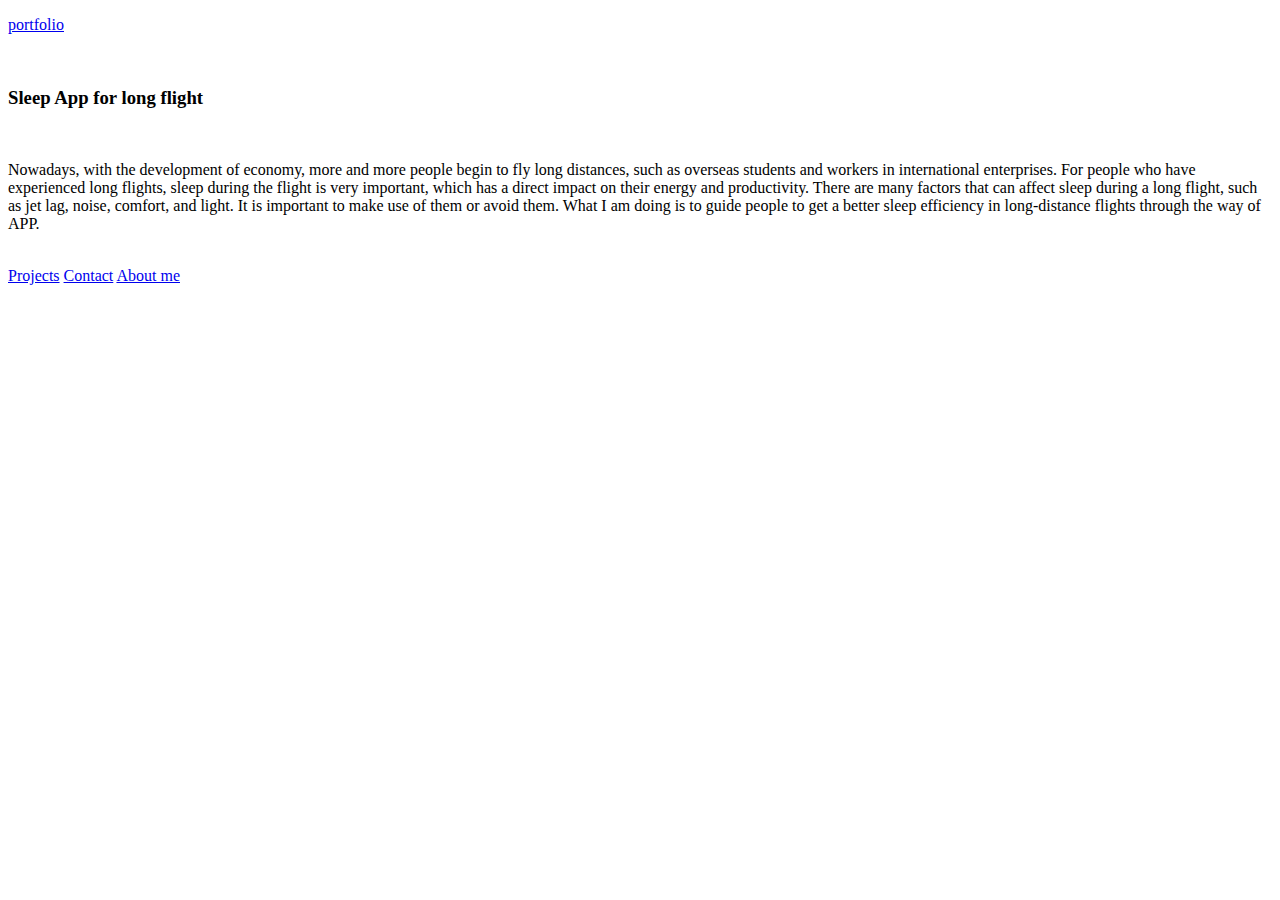
==== project-item.html @ 0b36f2e8 "Add files via upload" ====
<!DOCTYPE html><!--  This site was created in Webflow. http://www.webflow.com  -->
<!--  Last Published: Wed Mar 16 2022 16:12:24 GMT+0000 (Coordinated Universal Time)  -->
<html data-wf-page="62317411d9b7d76320975f0f" data-wf-site="6231648f2c2b753e3e12111f">
<head>
  <meta charset="utf-8">
  <title>Project-item</title>
  <meta content="Project-item" property="og:title">
  <meta content="Project-item" property="twitter:title">
  <meta content="width=device-width, initial-scale=1" name="viewport">
  <meta content="Webflow" name="generator">
  <link href="css/normalize.css" rel="stylesheet" type="text/css">
  <link href="css/webflow.css" rel="stylesheet" type="text/css">
  <link href="css/esther-395c5a.webflow.css" rel="stylesheet" type="text/css">
  <script src="https://ajax.googleapis.com/ajax/libs/webfont/1.6.26/webfont.js" type="text/javascript"></script>
  <script type="text/javascript">WebFont.load({  google: {    families: ["Changa One:400,400italic","Exo:100,100italic,200,200italic,300,300italic,400,400italic,500,500italic,600,600italic,700,700italic,800,800italic,900,900italic"]  }});</script>
  <!-- [if lt IE 9]><script src="https://cdnjs.cloudflare.com/ajax/libs/html5shiv/3.7.3/html5shiv.min.js" type="text/javascript"></script><![endif] -->
  <script type="text/javascript">!function(o,c){var n=c.documentElement,t=" w-mod-";n.className+=t+"js",("ontouchstart"in o||o.DocumentTouch&&c instanceof DocumentTouch)&&(n.className+=t+"touch")}(window,document);</script>
  <link href="images/favicon.ico" rel="shortcut icon" type="image/x-icon">
  <link href="images/webclip.png" rel="apple-touch-icon">
</head>
<body>
  <div class="logo">
    <a href="index.html" class="link w-inline-block">
      <div class="div-block-2">
        <p class="logo-text">portfolio</p><img src="images/WechatIMG871.jpeg" loading="lazy" sizes="100px" srcset="images/WechatIMG871-p-800.jpeg 800w, images/WechatIMG871.jpeg 804w" alt="" class="image">
      </div>
    </a>
  </div>
  <div class="section wf-section">
    <div class="containter w-container">
      <div class="project-grid-title">
        <div id="w-node-bbbe2f27-673d-7816-0ec6-bb1805537b6f-20975f0f" class="div-block-3"></div>
        <div id="w-node-d6170bc6-8da4-ca7f-36b4-c64c336b52ee-20975f0f" class="project-title">
          <h3 class="heading-2">Sleep App for long flight</h3>
        </div>
      </div>
      <div id="w-node-_67fd52c9-a6cc-7913-8eb0-ba380bb1914f-20975f0f" class="project-grid">
        <div id="w-node-_30ff5980-e71e-cf57-87db-db79bfc9dbfc-20975f0f" class="project-main-image"><img src="images/WechatIMG879.jpeg" loading="lazy" sizes="(max-width: 479px) 96vw, (max-width: 767px) 41vw, 43vw" srcset="images/WechatIMG879-p-800.jpeg 800w, images/WechatIMG879.jpeg 954w" alt="" class="image-3"></div>
        <div id="w-node-_0fc0a3c3-cfc8-15dd-41a6-3c03393a68ee-20975f0f" class="project-sub">
          <div class="project-detail">
            <p class="p">Nowadays, with the development of economy, more and more people begin to fly long distances, such as overseas students and workers in international enterprises. For people who have experienced long flights, sleep during the flight is very important, which has a direct impact on their energy and productivity. There are many factors that can affect sleep during a long flight, such as jet lag, noise, comfort, and light. It is important to make use of them or avoid them. What I am doing is to guide people to get a better sleep efficiency in long-distance flights through the way of APP.</p>
          </div>
          <div class="project-more-image"><img src="images/WechatIMG880.jpeg" loading="lazy" alt="" class="image-4"></div>
        </div>
      </div>
    </div>
  </div>
  <div class="top-link footer">
    <div class="link-wrapper">
      <a href="projects.html" class="link">Projects</a>
      <a href="#" class="link">Contact</a>
      <a href="#" class="link">About me</a>
    </div>
  </div>
  <script src="https://d3e54v103j8qbb.cloudfront.net/js/jquery-3.5.1.min.dc5e7f18c8.js?site=6231648f2c2b753e3e12111f" type="text/javascript" integrity="sha256-9/aliU8dGd2tb6OSsuzixeV4y/faTqgFtohetphbbj0=" crossorigin="anonymous"></script>
  <script src="js/webflow.js" type="text/javascript"></script>
  <!-- [if lte IE 9]><script src="https://cdnjs.cloudflare.com/ajax/libs/placeholders/3.0.2/placeholders.min.js"></script><![endif] -->
  <script>
function internalLink(myLink) {
    return (myLink.host == window.location.host);
}
$('a').each(function() {
  if (internalLink(this) && (this).href.indexOf('#') === -1) {
  $(this).click(function(e){
  e.preventDefault();
  var moduleURL = jQuery(this).attr("href");
  setTimeout( function() { window.location = moduleURL }, 1000 );
  // Class that has page out interaction tied to click
  $('.page-transition').click();
});
    }
});
</script>
  <script>
    $(document).ready(function() {
        $(".w-webflow-badge").removeClass("w-webflow-badge").empty();
    });
</script>
</body>
</html>
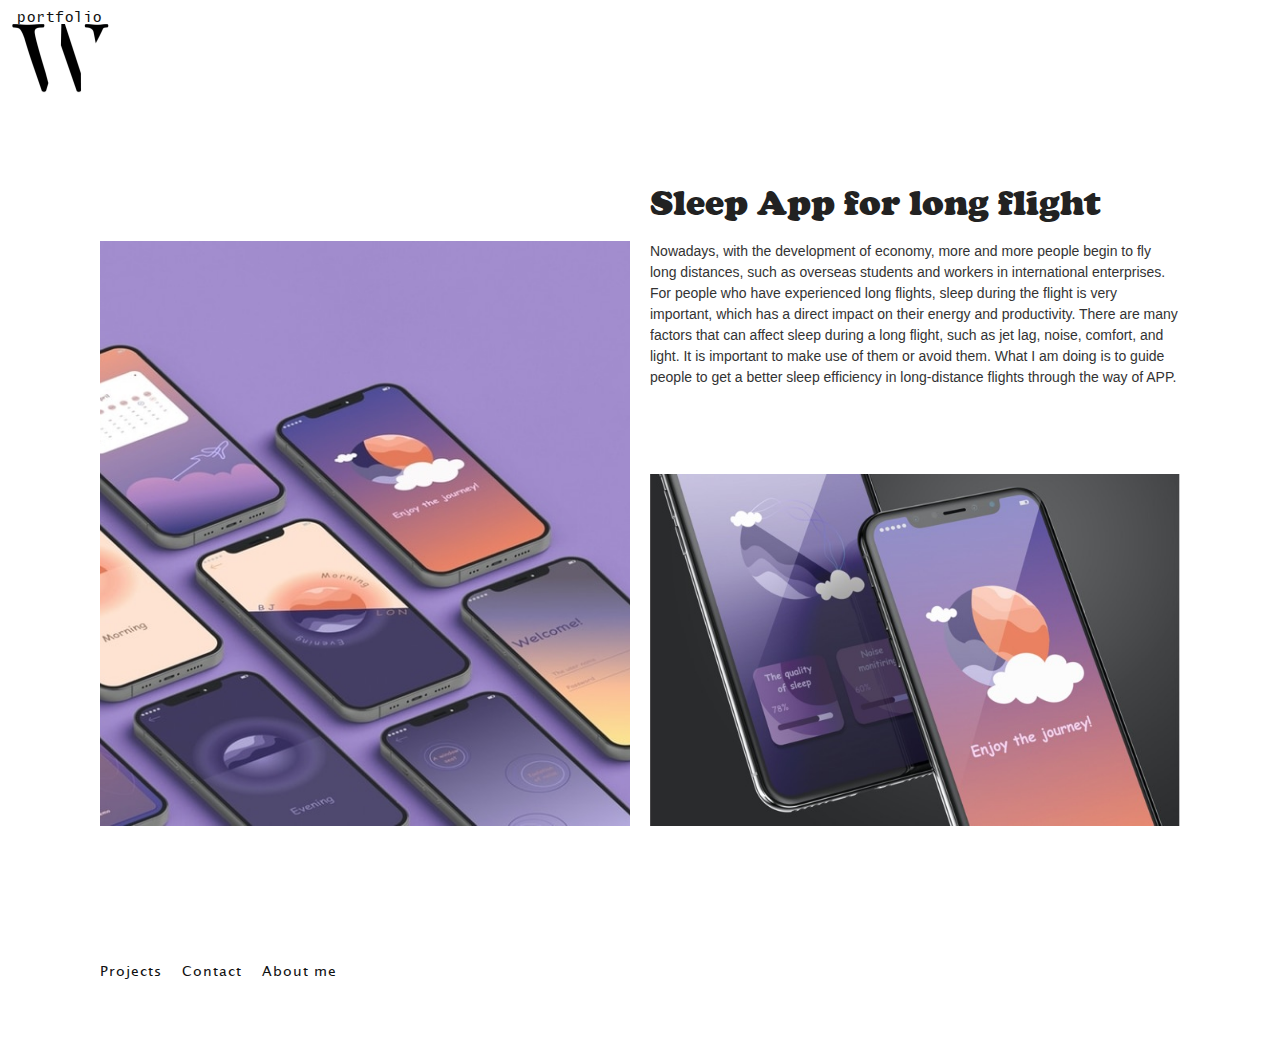
==== commit 1dec981d: "Add files via upload" ====
--- a/project-item.html
+++ b/project-item.html
@@ -1,5 +1,5 @@
 <!DOCTYPE html><!--  This site was created in Webflow. http://www.webflow.com  -->
-<!--  Last Published: Wed Mar 16 2022 16:12:24 GMT+0000 (Coordinated Universal Time)  -->
+<!--  Last Published: Sat Mar 19 2022 13:37:48 GMT+0000 (Coordinated Universal Time)  -->
 <html data-wf-page="62317411d9b7d76320975f0f" data-wf-site="6231648f2c2b753e3e12111f">
 <head>
   <meta charset="utf-8">
@@ -10,13 +10,11 @@
   <meta content="Webflow" name="generator">
   <link href="css/normalize.css" rel="stylesheet" type="text/css">
   <link href="css/webflow.css" rel="stylesheet" type="text/css">
-  <link href="css/esther-395c5a.webflow.css" rel="stylesheet" type="text/css">
-  <script src="https://ajax.googleapis.com/ajax/libs/webfont/1.6.26/webfont.js" type="text/javascript"></script>
-  <script type="text/javascript">WebFont.load({  google: {    families: ["Changa One:400,400italic","Exo:100,100italic,200,200italic,300,300italic,400,400italic,500,500italic,600,600italic,700,700italic,800,800italic,900,900italic"]  }});</script>
+  <link href="css/esther-designer.webflow.css" rel="stylesheet" type="text/css">
   <!-- [if lt IE 9]><script src="https://cdnjs.cloudflare.com/ajax/libs/html5shiv/3.7.3/html5shiv.min.js" type="text/javascript"></script><![endif] -->
   <script type="text/javascript">!function(o,c){var n=c.documentElement,t=" w-mod-";n.className+=t+"js",("ontouchstart"in o||o.DocumentTouch&&c instanceof DocumentTouch)&&(n.className+=t+"touch")}(window,document);</script>
   <link href="images/favicon.ico" rel="shortcut icon" type="image/x-icon">
-  <link href="images/webclip.png" rel="apple-touch-icon">
+  <link href="images/webclip.ico" rel="apple-touch-icon">
 </head>
 <body>
   <div class="logo">
@@ -35,7 +33,7 @@
         </div>
       </div>
       <div id="w-node-_67fd52c9-a6cc-7913-8eb0-ba380bb1914f-20975f0f" class="project-grid">
-        <div id="w-node-_30ff5980-e71e-cf57-87db-db79bfc9dbfc-20975f0f" class="project-main-image"><img src="images/WechatIMG879.jpeg" loading="lazy" sizes="(max-width: 479px) 96vw, (max-width: 767px) 41vw, 43vw" srcset="images/WechatIMG879-p-800.jpeg 800w, images/WechatIMG879.jpeg 954w" alt="" class="image-3"></div>
+        <div id="w-node-_30ff5980-e71e-cf57-87db-db79bfc9dbfc-20975f0f" class="project-main-image"><img src="images/WechatIMG879.jpeg" loading="lazy" sizes="(max-width: 479px) 96vw, 43vw" srcset="images/WechatIMG879-p-800.jpeg 800w, images/WechatIMG879.jpeg 954w" alt="" class="image-3"></div>
         <div id="w-node-_0fc0a3c3-cfc8-15dd-41a6-3c03393a68ee-20975f0f" class="project-sub">
           <div class="project-detail">
             <p class="p">Nowadays, with the development of economy, more and more people begin to fly long distances, such as overseas students and workers in international enterprises. For people who have experienced long flights, sleep during the flight is very important, which has a direct impact on their energy and productivity. There are many factors that can affect sleep during a long flight, such as jet lag, noise, comfort, and light. It is important to make use of them or avoid them. What I am doing is to guide people to get a better sleep efficiency in long-distance flights through the way of APP.</p>
@@ -44,12 +42,14 @@
         </div>
       </div>
     </div>
-  </div>
-  <div class="top-link footer">
-    <div class="link-wrapper">
-      <a href="projects.html" class="link">Projects</a>
-      <a href="#" class="link">Contact</a>
-      <a href="#" class="link">About me</a>
+    <div class="containter w-container">
+      <div class="top-link footer">
+        <div class="link-wrapper">
+          <a href="projects.html" class="link">Projects</a>
+          <a href="#" class="link">Contact</a>
+          <a href="#" class="link">About me</a>
+        </div>
+      </div>
     </div>
   </div>
   <script src="https://d3e54v103j8qbb.cloudfront.net/js/jquery-3.5.1.min.dc5e7f18c8.js?site=6231648f2c2b753e3e12111f" type="text/javascript" integrity="sha256-9/aliU8dGd2tb6OSsuzixeV4y/faTqgFtohetphbbj0=" crossorigin="anonymous"></script>
--- a/css/webflow.css
+++ b/css/webflow.css
@@ -0,0 +1,1810 @@
+@font-face {
+  font-family: 'webflow-icons';
+  src: url("[data-uri]") format('truetype');
+  font-weight: normal;
+  font-style: normal;
+}
+[class^="w-icon-"],
+[class*=" w-icon-"] {
+  /* use !important to prevent issues with browser extensions that change fonts */
+  font-family: 'webflow-icons' !important;
+  speak: none;
+  font-style: normal;
+  font-weight: normal;
+  font-variant: normal;
+  text-transform: none;
+  line-height: 1;
+  /* Better Font Rendering =========== */
+  -webkit-font-smoothing: antialiased;
+  -moz-osx-font-smoothing: grayscale;
+}
+.w-icon-slider-right:before {
+  content: "\e600";
+}
+.w-icon-slider-left:before {
+  content: "\e601";
+}
+.w-icon-nav-menu:before {
+  content: "\e602";
+}
+.w-icon-arrow-down:before,
+.w-icon-dropdown-toggle:before {
+  content: "\e603";
+}
+.w-icon-file-upload-remove:before {
+  content: "\e900";
+}
+.w-icon-file-upload-icon:before {
+  content: "\e903";
+}
+* {
+  -webkit-box-sizing: border-box;
+  -moz-box-sizing: border-box;
+  box-sizing: border-box;
+}
+html {
+  height: 100%;
+}
+body {
+  margin: 0;
+  min-height: 100%;
+  background-color: #fff;
+  font-family: Arial, sans-serif;
+  font-size: 14px;
+  line-height: 20px;
+  color: #333;
+}
+img {
+  max-width: 100%;
+  vertical-align: middle;
+  display: inline-block;
+}
+html.w-mod-touch * {
+  background-attachment: scroll !important;
+}
+.w-block {
+  display: block;
+}
+.w-inline-block {
+  max-width: 100%;
+  display: inline-block;
+}
+.w-clearfix:before,
+.w-clearfix:after {
+  content: " ";
+  display: table;
+  grid-column-start: 1;
+  grid-row-start: 1;
+  grid-column-end: 2;
+  grid-row-end: 2;
+}
+.w-clearfix:after {
+  clear: both;
+}
+.w-hidden {
+  display: none;
+}
+.w-button {
+  display: inline-block;
+  padding: 9px 15px;
+  background-color: #3898EC;
+  color: white;
+  border: 0;
+  line-height: inherit;
+  text-decoration: none;
+  cursor: pointer;
+  border-radius: 0;
+}
+input.w-button {
+  -webkit-appearance: button;
+}
+html[data-w-dynpage] [data-w-cloak] {
+  color: transparent !important;
+}
+.w-webflow-badge,
+.w-webflow-badge * {
+  position: static;
+  left: auto;
+  top: auto;
+  right: auto;
+  bottom: auto;
+  z-index: auto;
+  display: block;
+  visibility: visible;
+  overflow: visible;
+  overflow-x: visible;
+  overflow-y: visible;
+  box-sizing: border-box;
+  width: auto;
+  height: auto;
+  max-height: none;
+  max-width: none;
+  min-height: 0;
+  min-width: 0;
+  margin: 0;
+  padding: 0;
+  float: none;
+  clear: none;
+  border: 0 none transparent;
+  border-radius: 0;
+  background: none;
+  background-image: none;
+  background-position: 0% 0%;
+  background-size: auto auto;
+  background-repeat: repeat;
+  background-origin: padding-box;
+  background-clip: border-box;
+  background-attachment: scroll;
+  background-color: transparent;
+  box-shadow: none;
+  opacity: 1.0;
+  transform: none;
+  transition: none;
+  direction: ltr;
+  font-family: inherit;
+  font-weight: inherit;
+  color: inherit;
+  font-size: inherit;
+  line-height: inherit;
+  font-style: inherit;
+  font-variant: inherit;
+  text-align: inherit;
+  letter-spacing: inherit;
+  text-decoration: inherit;
+  text-indent: 0;
+  text-transform: inherit;
+  list-style-type: disc;
+  text-shadow: none;
+  font-smoothing: auto;
+  vertical-align: baseline;
+  cursor: inherit;
+  white-space: inherit;
+  word-break: normal;
+  word-spacing: normal;
+  word-wrap: normal;
+}
+.w-webflow-badge {
+  position: fixed !important;
+  display: inline-block !important;
+  visibility: visible !important;
+  opacity: 1 !important;
+  z-index: 2147483647 !important;
+  top: auto !important;
+  right: 12px !important;
+  bottom: 12px !important;
+  left: auto !important;
+  color: #AAADB0 !important;
+  background-color: #fff !important;
+  border-radius: 3px !important;
+  padding: 6px 8px 6px 6px !important;
+  font-size: 12px !important;
+  opacity: 1.0 !important;
+  line-height: 14px !important;
+  text-decoration: none !important;
+  transform: none !important;
+  margin: 0 !important;
+  width: auto !important;
+  height: auto !important;
+  overflow: visible !important;
+  white-space: nowrap;
+  box-shadow: 0 0 0 1px rgba(0, 0, 0, 0.1), 0px 1px 3px rgba(0, 0, 0, 0.1);
+  cursor: pointer;
+}
+.w-webflow-badge > img {
+  display: inline-block !important;
+  visibility: visible !important;
+  opacity: 1 !important;
+  vertical-align: middle !important;
+}
+h1,
+h2,
+h3,
+h4,
+h5,
+h6 {
+  font-weight: bold;
+  margin-bottom: 10px;
+}
+h1 {
+  font-size: 38px;
+  line-height: 44px;
+  margin-top: 20px;
+}
+h2 {
+  font-size: 32px;
+  line-height: 36px;
+  margin-top: 20px;
+}
+h3 {
+  font-size: 24px;
+  line-height: 30px;
+  margin-top: 20px;
+}
+h4 {
+  font-size: 18px;
+  line-height: 24px;
+  margin-top: 10px;
+}
+h5 {
+  font-size: 14px;
+  line-height: 20px;
+  margin-top: 10px;
+}
+h6 {
+  font-size: 12px;
+  line-height: 18px;
+  margin-top: 10px;
+}
+p {
+  margin-top: 0;
+  margin-bottom: 10px;
+}
+blockquote {
+  margin: 0 0 10px 0;
+  padding: 10px 20px;
+  border-left: 5px solid #E2E2E2;
+  font-size: 18px;
+  line-height: 22px;
+}
+figure {
+  margin: 0;
+  margin-bottom: 10px;
+}
+figcaption {
+  margin-top: 5px;
+  text-align: center;
+}
+ul,
+ol {
+  margin-top: 0px;
+  margin-bottom: 10px;
+  padding-left: 40px;
+}
+.w-list-unstyled {
+  padding-left: 0;
+  list-style: none;
+}
+.w-embed:before,
+.w-embed:after {
+  content: " ";
+  display: table;
+  grid-column-start: 1;
+  grid-row-start: 1;
+  grid-column-end: 2;
+  grid-row-end: 2;
+}
+.w-embed:after {
+  clear: both;
+}
+.w-video {
+  width: 100%;
+  position: relative;
+  padding: 0;
+}
+.w-video iframe,
+.w-video object,
+.w-video embed {
+  position: absolute;
+  top: 0;
+  left: 0;
+  width: 100%;
+  height: 100%;
+  border: none;
+}
+fieldset {
+  padding: 0;
+  margin: 0;
+  border: 0;
+}
+button,
+html input[type='button'],
+input[type='reset'] {
+  border: 0;
+  cursor: pointer;
+  -webkit-appearance: button;
+}
+.w-form {
+  margin: 0 0 15px;
+}
+.w-form-done {
+  display: none;
+  padding: 20px;
+  text-align: center;
+  background-color: #dddddd;
+}
+.w-form-fail {
+  display: none;
+  margin-top: 10px;
+  padding: 10px;
+  background-color: #ffdede;
+}
+label {
+  display: block;
+  margin-bottom: 5px;
+  font-weight: bold;
+}
+.w-input,
+.w-select {
+  display: block;
+  width: 100%;
+  height: 38px;
+  padding: 8px 12px;
+  margin-bottom: 10px;
+  font-size: 14px;
+  line-height: 1.428571429;
+  color: #333333;
+  vertical-align: middle;
+  background-color: #ffffff;
+  border: 1px solid #cccccc;
+}
+.w-input:-moz-placeholder,
+.w-select:-moz-placeholder {
+  color: #999;
+}
+.w-input::-moz-placeholder,
+.w-select::-moz-placeholder {
+  color: #999;
+  opacity: 1;
+}
+.w-input:-ms-input-placeholder,
+.w-select:-ms-input-placeholder {
+  color: #999;
+}
+.w-input::-webkit-input-placeholder,
+.w-select::-webkit-input-placeholder {
+  color: #999;
+}
+.w-input:focus,
+.w-select:focus {
+  border-color: #3898EC;
+  outline: 0;
+}
+.w-input[disabled],
+.w-select[disabled],
+.w-input[readonly],
+.w-select[readonly],
+fieldset[disabled] .w-input,
+fieldset[disabled] .w-select {
+  cursor: not-allowed;
+  background-color: #eeeeee;
+}
+textarea.w-input,
+textarea.w-select {
+  height: auto;
+}
+.w-select {
+  background-color: #f3f3f3;
+}
+.w-select[multiple] {
+  height: auto;
+}
+.w-form-label {
+  display: inline-block;
+  cursor: pointer;
+  font-weight: normal;
+  margin-bottom: 0px;
+}
+.w-radio {
+  display: block;
+  margin-bottom: 5px;
+  padding-left: 20px;
+}
+.w-radio:before,
+.w-radio:after {
+  content: " ";
+  display: table;
+  grid-column-start: 1;
+  grid-row-start: 1;
+  grid-column-end: 2;
+  grid-row-end: 2;
+}
+.w-radio:after {
+  clear: both;
+}
+.w-radio-input {
+  margin: 4px 0 0;
+  margin-top: 1px \9;
+  line-height: normal;
+  float: left;
+  margin-left: -20px;
+}
+.w-radio-input {
+  margin-top: 3px;
+}
+.w-file-upload {
+  display: block;
+  margin-bottom: 10px;
+}
+.w-file-upload-input {
+  width: 0.1px;
+  height: 0.1px;
+  opacity: 0;
+  overflow: hidden;
+  position: absolute;
+  z-index: -100;
+}
+.w-file-upload-default,
+.w-file-upload-uploading,
+.w-file-upload-success {
+  display: inline-block;
+  color: #333333;
+}
+.w-file-upload-error {
+  display: block;
+  margin-top: 10px;
+}
+.w-file-upload-default.w-hidden,
+.w-file-upload-uploading.w-hidden,
+.w-file-upload-error.w-hidden,
+.w-file-upload-success.w-hidden {
+  display: none;
+}
+.w-file-upload-uploading-btn {
+  display: flex;
+  font-size: 14px;
+  font-weight: normal;
+  cursor: pointer;
+  margin: 0;
+  padding: 8px 12px;
+  border: 1px solid #cccccc;
+  background-color: #fafafa;
+}
+.w-file-upload-file {
+  display: flex;
+  flex-grow: 1;
+  justify-content: space-between;
+  margin: 0;
+  padding: 8px 9px 8px 11px;
+  border: 1px solid #cccccc;
+  background-color: #fafafa;
+}
+.w-file-upload-file-name {
+  font-size: 14px;
+  font-weight: normal;
+  display: block;
+}
+.w-file-remove-link {
+  margin-top: 3px;
+  margin-left: 10px;
+  width: auto;
+  height: auto;
+  padding: 3px;
+  display: block;
+  cursor: pointer;
+}
+.w-icon-file-upload-remove {
+  margin: auto;
+  font-size: 10px;
+}
+.w-file-upload-error-msg {
+  display: inline-block;
+  color: #ea384c;
+  padding: 2px 0;
+}
+.w-file-upload-info {
+  display: inline-block;
+  line-height: 38px;
+  padding: 0 12px;
+}
+.w-file-upload-label {
+  display: inline-block;
+  font-size: 14px;
+  font-weight: normal;
+  cursor: pointer;
+  margin: 0;
+  padding: 8px 12px;
+  border: 1px solid #cccccc;
+  background-color: #fafafa;
+}
+.w-icon-file-upload-icon,
+.w-icon-file-upload-uploading {
+  display: inline-block;
+  margin-right: 8px;
+  width: 20px;
+}
+.w-icon-file-upload-uploading {
+  height: 20px;
+}
+.w-container {
+  margin-left: auto;
+  margin-right: auto;
+  max-width: 940px;
+}
+.w-container:before,
+.w-container:after {
+  content: " ";
+  display: table;
+  grid-column-start: 1;
+  grid-row-start: 1;
+  grid-column-end: 2;
+  grid-row-end: 2;
+}
+.w-container:after {
+  clear: both;
+}
+.w-container .w-row {
+  margin-left: -10px;
+  margin-right: -10px;
+}
+.w-row:before,
+.w-row:after {
+  content: " ";
+  display: table;
+  grid-column-start: 1;
+  grid-row-start: 1;
+  grid-column-end: 2;
+  grid-row-end: 2;
+}
+.w-row:after {
+  clear: both;
+}
+.w-row .w-row {
+  margin-left: 0;
+  margin-right: 0;
+}
+.w-col {
+  position: relative;
+  float: left;
+  width: 100%;
+  min-height: 1px;
+  padding-left: 10px;
+  padding-right: 10px;
+}
+.w-col .w-col {
+  padding-left: 0;
+  padding-right: 0;
+}
+.w-col-1 {
+  width: 8.33333333%;
+}
+.w-col-2 {
+  width: 16.66666667%;
+}
+.w-col-3 {
+  width: 25%;
+}
+.w-col-4 {
+  width: 33.33333333%;
+}
+.w-col-5 {
+  width: 41.66666667%;
+}
+.w-col-6 {
+  width: 50%;
+}
+.w-col-7 {
+  width: 58.33333333%;
+}
+.w-col-8 {
+  width: 66.66666667%;
+}
+.w-col-9 {
+  width: 75%;
+}
+.w-col-10 {
+  width: 83.33333333%;
+}
+.w-col-11 {
+  width: 91.66666667%;
+}
+.w-col-12 {
+  width: 100%;
+}
+.w-hidden-main {
+  display: none !important;
+}
+@media screen and (max-width: 991px) {
+  .w-container {
+    max-width: 728px;
+  }
+  .w-hidden-main {
+    display: inherit !important;
+  }
+  .w-hidden-medium {
+    display: none !important;
+  }
+  .w-col-medium-1 {
+    width: 8.33333333%;
+  }
+  .w-col-medium-2 {
+    width: 16.66666667%;
+  }
+  .w-col-medium-3 {
+    width: 25%;
+  }
+  .w-col-medium-4 {
+    width: 33.33333333%;
+  }
+  .w-col-medium-5 {
+    width: 41.66666667%;
+  }
+  .w-col-medium-6 {
+    width: 50%;
+  }
+  .w-col-medium-7 {
+    width: 58.33333333%;
+  }
+  .w-col-medium-8 {
+    width: 66.66666667%;
+  }
+  .w-col-medium-9 {
+    width: 75%;
+  }
+  .w-col-medium-10 {
+    width: 83.33333333%;
+  }
+  .w-col-medium-11 {
+    width: 91.66666667%;
+  }
+  .w-col-medium-12 {
+    width: 100%;
+  }
+  .w-col-stack {
+    width: 100%;
+    left: auto;
+    right: auto;
+  }
+}
+@media screen and (max-width: 767px) {
+  .w-hidden-main {
+    display: inherit !important;
+  }
+  .w-hidden-medium {
+    display: inherit !important;
+  }
+  .w-hidden-small {
+    display: none !important;
+  }
+  .w-row,
+  .w-container .w-row {
+    margin-left: 0;
+    margin-right: 0;
+  }
+  .w-col {
+    width: 100%;
+    left: auto;
+    right: auto;
+  }
+  .w-col-small-1 {
+    width: 8.33333333%;
+  }
+  .w-col-small-2 {
+    width: 16.66666667%;
+  }
+  .w-col-small-3 {
+    width: 25%;
+  }
+  .w-col-small-4 {
+    width: 33.33333333%;
+  }
+  .w-col-small-5 {
+    width: 41.66666667%;
+  }
+  .w-col-small-6 {
+    width: 50%;
+  }
+  .w-col-small-7 {
+    width: 58.33333333%;
+  }
+  .w-col-small-8 {
+    width: 66.66666667%;
+  }
+  .w-col-small-9 {
+    width: 75%;
+  }
+  .w-col-small-10 {
+    width: 83.33333333%;
+  }
+  .w-col-small-11 {
+    width: 91.66666667%;
+  }
+  .w-col-small-12 {
+    width: 100%;
+  }
+}
+@media screen and (max-width: 479px) {
+  .w-container {
+    max-width: none;
+  }
+  .w-hidden-main {
+    display: inherit !important;
+  }
+  .w-hidden-medium {
+    display: inherit !important;
+  }
+  .w-hidden-small {
+    display: inherit !important;
+  }
+  .w-hidden-tiny {
+    display: none !important;
+  }
+  .w-col {
+    width: 100%;
+  }
+  .w-col-tiny-1 {
+    width: 8.33333333%;
+  }
+  .w-col-tiny-2 {
+    width: 16.66666667%;
+  }
+  .w-col-tiny-3 {
+    width: 25%;
+  }
+  .w-col-tiny-4 {
+    width: 33.33333333%;
+  }
+  .w-col-tiny-5 {
+    width: 41.66666667%;
+  }
+  .w-col-tiny-6 {
+    width: 50%;
+  }
+  .w-col-tiny-7 {
+    width: 58.33333333%;
+  }
+  .w-col-tiny-8 {
+    width: 66.66666667%;
+  }
+  .w-col-tiny-9 {
+    width: 75%;
+  }
+  .w-col-tiny-10 {
+    width: 83.33333333%;
+  }
+  .w-col-tiny-11 {
+    width: 91.66666667%;
+  }
+  .w-col-tiny-12 {
+    width: 100%;
+  }
+}
+.w-widget {
+  position: relative;
+}
+.w-widget-map {
+  width: 100%;
+  height: 400px;
+}
+.w-widget-map label {
+  width: auto;
+  display: inline;
+}
+.w-widget-map img {
+  max-width: inherit;
+}
+.w-widget-map .gm-style-iw {
+  text-align: center;
+}
+.w-widget-map .gm-style-iw > button {
+  display: none !important;
+}
+.w-widget-twitter {
+  overflow: hidden;
+}
+.w-widget-twitter-count-shim {
+  display: inline-block;
+  vertical-align: top;
+  position: relative;
+  width: 28px;
+  height: 20px;
+  text-align: center;
+  background: white;
+  border: #758696 solid 1px;
+  border-radius: 3px;
+}
+.w-widget-twitter-count-shim * {
+  pointer-events: none;
+  -webkit-user-select: none;
+  -moz-user-select: none;
+  -ms-user-select: none;
+  user-select: none;
+}
+.w-widget-twitter-count-shim .w-widget-twitter-count-inner {
+  position: relative;
+  font-size: 15px;
+  line-height: 12px;
+  text-align: center;
+  color: #999;
+  font-family: serif;
+}
+.w-widget-twitter-count-shim .w-widget-twitter-count-clear {
+  position: relative;
+  display: block;
+}
+.w-widget-twitter-count-shim.w--large {
+  width: 36px;
+  height: 28px;
+}
+.w-widget-twitter-count-shim.w--large .w-widget-twitter-count-inner {
+  font-size: 18px;
+  line-height: 18px;
+}
+.w-widget-twitter-count-shim:not(.w--vertical) {
+  margin-left: 5px;
+  margin-right: 8px;
+}
+.w-widget-twitter-count-shim:not(.w--vertical).w--large {
+  margin-left: 6px;
+}
+.w-widget-twitter-count-shim:not(.w--vertical):before,
+.w-widget-twitter-count-shim:not(.w--vertical):after {
+  top: 50%;
+  left: 0;
+  border: solid transparent;
+  content: " ";
+  height: 0;
+  width: 0;
+  position: absolute;
+  pointer-events: none;
+}
+.w-widget-twitter-count-shim:not(.w--vertical):before {
+  border-color: rgba(117, 134, 150, 0);
+  border-right-color: #5d6c7b;
+  border-width: 4px;
+  margin-left: -9px;
+  margin-top: -4px;
+}
+.w-widget-twitter-count-shim:not(.w--vertical).w--large:before {
+  border-width: 5px;
+  margin-left: -10px;
+  margin-top: -5px;
+}
+.w-widget-twitter-count-shim:not(.w--vertical):after {
+  border-color: rgba(255, 255, 255, 0);
+  border-right-color: white;
+  border-width: 4px;
+  margin-left: -8px;
+  margin-top: -4px;
+}
+.w-widget-twitter-count-shim:not(.w--vertical).w--large:after {
+  border-width: 5px;
+  margin-left: -9px;
+  margin-top: -5px;
+}
+.w-widget-twitter-count-shim.w--vertical {
+  width: 61px;
+  height: 33px;
+  margin-bottom: 8px;
+}
+.w-widget-twitter-count-shim.w--vertical:before,
+.w-widget-twitter-count-shim.w--vertical:after {
+  top: 100%;
+  left: 50%;
+  border: solid transparent;
+  content: " ";
+  height: 0;
+  width: 0;
+  position: absolute;
+  pointer-events: none;
+}
+.w-widget-twitter-count-shim.w--vertical:before {
+  border-color: rgba(117, 134, 150, 0);
+  border-top-color: #5d6c7b;
+  border-width: 5px;
+  margin-left: -5px;
+}
+.w-widget-twitter-count-shim.w--vertical:after {
+  border-color: rgba(255, 255, 255, 0);
+  border-top-color: white;
+  border-width: 4px;
+  margin-left: -4px;
+}
+.w-widget-twitter-count-shim.w--vertical .w-widget-twitter-count-inner {
+  font-size: 18px;
+  line-height: 22px;
+}
+.w-widget-twitter-count-shim.w--vertical.w--large {
+  width: 76px;
+}
+.w-background-video {
+  position: relative;
+  overflow: hidden;
+  height: 500px;
+  color: white;
+}
+.w-background-video > video {
+  background-size: cover;
+  background-position: 50% 50%;
+  position: absolute;
+  margin: auto;
+  width: 100%;
+  height: 100%;
+  right: -100%;
+  bottom: -100%;
+  top: -100%;
+  left: -100%;
+  object-fit: cover;
+  z-index: -100;
+}
+.w-background-video > video::-webkit-media-controls-start-playback-button {
+  display: none !important;
+  -webkit-appearance: none;
+}
+.w-slider {
+  position: relative;
+  height: 300px;
+  text-align: center;
+  background: #dddddd;
+  clear: both;
+  -webkit-tap-highlight-color: rgba(0, 0, 0, 0);
+  tap-highlight-color: rgba(0, 0, 0, 0);
+}
+.w-slider-mask {
+  position: relative;
+  display: block;
+  overflow: hidden;
+  z-index: 1;
+  left: 0;
+  right: 0;
+  height: 100%;
+  white-space: nowrap;
+}
+.w-slide {
+  position: relative;
+  display: inline-block;
+  vertical-align: top;
+  width: 100%;
+  height: 100%;
+  white-space: normal;
+  text-align: left;
+}
+.w-slider-nav {
+  position: absolute;
+  z-index: 2;
+  top: auto;
+  right: 0;
+  bottom: 0;
+  left: 0;
+  margin: auto;
+  padding-top: 10px;
+  height: 40px;
+  text-align: center;
+  -webkit-tap-highlight-color: rgba(0, 0, 0, 0);
+  tap-highlight-color: rgba(0, 0, 0, 0);
+}
+.w-slider-nav.w-round > div {
+  border-radius: 100%;
+}
+.w-slider-nav.w-num > div {
+  width: auto;
+  height: auto;
+  padding: 0.2em 0.5em;
+  font-size: inherit;
+  line-height: inherit;
+}
+.w-slider-nav.w-shadow > div {
+  box-shadow: 0 0 3px rgba(51, 51, 51, 0.4);
+}
+.w-slider-nav-invert {
+  color: #fff;
+}
+.w-slider-nav-invert > div {
+  background-color: rgba(34, 34, 34, 0.4);
+}
+.w-slider-nav-invert > div.w-active {
+  background-color: #222;
+}
+.w-slider-dot {
+  position: relative;
+  display: inline-block;
+  width: 1em;
+  height: 1em;
+  background-color: rgba(255, 255, 255, 0.4);
+  cursor: pointer;
+  margin: 0 3px 0.5em;
+  transition: background-color 100ms, color 100ms;
+}
+.w-slider-dot.w-active {
+  background-color: #fff;
+}
+.w-slider-dot:focus {
+  outline: none;
+  box-shadow: 0px 0px 0px 2px #fff;
+}
+.w-slider-dot:focus.w-active {
+  box-shadow: none;
+}
+.w-slider-arrow-left,
+.w-slider-arrow-right {
+  position: absolute;
+  width: 80px;
+  top: 0;
+  right: 0;
+  bottom: 0;
+  left: 0;
+  margin: auto;
+  cursor: pointer;
+  overflow: hidden;
+  color: white;
+  font-size: 40px;
+  -webkit-tap-highlight-color: rgba(0, 0, 0, 0);
+  tap-highlight-color: rgba(0, 0, 0, 0);
+  -webkit-user-select: none;
+  -moz-user-select: none;
+  -ms-user-select: none;
+  user-select: none;
+}
+.w-slider-arrow-left [class^='w-icon-'],
+.w-slider-arrow-right [class^='w-icon-'],
+.w-slider-arrow-left [class*=' w-icon-'],
+.w-slider-arrow-right [class*=' w-icon-'] {
+  position: absolute;
+}
+.w-slider-arrow-left:focus,
+.w-slider-arrow-right:focus {
+  outline: 0;
+}
+.w-slider-arrow-left {
+  z-index: 3;
+  right: auto;
+}
+.w-slider-arrow-right {
+  z-index: 4;
+  left: auto;
+}
+.w-icon-slider-left,
+.w-icon-slider-right {
+  top: 0;
+  right: 0;
+  bottom: 0;
+  left: 0;
+  margin: auto;
+  width: 1em;
+  height: 1em;
+}
+.w-slider-aria-label {
+  border: 0;
+  clip: rect(0 0 0 0);
+  height: 1px;
+  margin: -1px;
+  overflow: hidden;
+  padding: 0;
+  position: absolute;
+  width: 1px;
+}
+.w-slider-force-show {
+  display: block !important;
+}
+.w-dropdown {
+  display: inline-block;
+  position: relative;
+  text-align: left;
+  margin-left: auto;
+  margin-right: auto;
+  z-index: 900;
+}
+.w-dropdown-btn,
+.w-dropdown-toggle,
+.w-dropdown-link {
+  position: relative;
+  vertical-align: top;
+  text-decoration: none;
+  color: #222222;
+  padding: 20px;
+  text-align: left;
+  margin-left: auto;
+  margin-right: auto;
+  white-space: nowrap;
+}
+.w-dropdown-toggle {
+  -webkit-user-select: none;
+  -moz-user-select: none;
+  -ms-user-select: none;
+  user-select: none;
+  display: inline-block;
+  cursor: pointer;
+  padding-right: 40px;
+}
+.w-dropdown-toggle:focus {
+  outline: 0;
+}
+.w-icon-dropdown-toggle {
+  position: absolute;
+  top: 0;
+  right: 0;
+  bottom: 0;
+  margin: auto;
+  margin-right: 20px;
+  width: 1em;
+  height: 1em;
+}
+.w-dropdown-list {
+  position: absolute;
+  background: #dddddd;
+  display: none;
+  min-width: 100%;
+}
+.w-dropdown-list.w--open {
+  display: block;
+}
+.w-dropdown-link {
+  padding: 10px 20px;
+  display: block;
+  color: #222222;
+}
+.w-dropdown-link.w--current {
+  color: #0082f3;
+}
+.w-dropdown-link:focus {
+  outline: 0;
+}
+@media screen and (max-width: 767px) {
+  .w-nav-brand {
+    padding-left: 10px;
+  }
+}
+/**
+ * ## Note
+ * Safari (on both iOS and OS X) does not handle viewport units (vh, vw) well.
+ * For example percentage units do not work on descendants of elements that
+ * have any dimensions expressed in viewport units. It also doesn’t handle them at
+ * all in `calc()`.
+ */
+/**
+ * Wrapper around all lightbox elements
+ *
+ * 1. Since the lightbox can receive focus, IE also gives it an outline.
+ * 2. Fixes flickering on Chrome when a transition is in progress
+ *    underneath the lightbox.
+ */
+.w-lightbox-backdrop {
+  color: #000;
+  cursor: auto;
+  font-family: serif;
+  font-size: medium;
+  font-style: normal;
+  font-variant: normal;
+  font-weight: normal;
+  letter-spacing: normal;
+  line-height: normal;
+  list-style: disc;
+  text-align: start;
+  text-indent: 0;
+  text-shadow: none;
+  text-transform: none;
+  visibility: visible;
+  white-space: normal;
+  word-break: normal;
+  word-spacing: normal;
+  word-wrap: normal;
+  position: fixed;
+  top: 0;
+  right: 0;
+  bottom: 0;
+  left: 0;
+  color: #fff;
+  font-family: "Helvetica Neue", Helvetica, Ubuntu, "Segoe UI", Verdana, sans-serif;
+  font-size: 17px;
+  line-height: 1.2;
+  font-weight: 300;
+  text-align: center;
+  background: rgba(0, 0, 0, 0.9);
+  z-index: 2000;
+  outline: 0;
+  /* 1 */
+  opacity: 0;
+  -webkit-user-select: none;
+  -moz-user-select: none;
+  -ms-user-select: none;
+  -webkit-tap-highlight-color: transparent;
+  -webkit-transform: translate(0, 0);
+  /* 2 */
+}
+/**
+ * Neat trick to bind the rubberband effect to our canvas instead of the whole
+ * document on iOS. It also prevents a bug that causes the document underneath to scroll.
+ */
+.w-lightbox-backdrop,
+.w-lightbox-container {
+  height: 100%;
+  overflow: auto;
+  -webkit-overflow-scrolling: touch;
+}
+.w-lightbox-content {
+  position: relative;
+  height: 100vh;
+  overflow: hidden;
+}
+.w-lightbox-view {
+  position: absolute;
+  width: 100vw;
+  height: 100vh;
+  opacity: 0;
+}
+.w-lightbox-view:before {
+  content: "";
+  height: 100vh;
+}
+/* .w-lightbox-content */
+.w-lightbox-group,
+.w-lightbox-group .w-lightbox-view,
+.w-lightbox-group .w-lightbox-view:before {
+  height: 86vh;
+}
+.w-lightbox-frame,
+.w-lightbox-view:before {
+  display: inline-block;
+  vertical-align: middle;
+}
+/*
+ * 1. Remove default margin set by user-agent on the <figure> element.
+ */
+.w-lightbox-figure {
+  position: relative;
+  margin: 0;
+  /* 1 */
+}
+.w-lightbox-group .w-lightbox-figure {
+  cursor: pointer;
+}
+/**
+ * IE adds image dimensions as width and height attributes on the IMG tag,
+ * but we need both width and height to be set to auto to enable scaling.
+ */
+.w-lightbox-img {
+  width: auto;
+  height: auto;
+  max-width: none;
+}
+/**
+ * 1. Reset if style is set by user on "All Images"
+ */
+.w-lightbox-image {
+  display: block;
+  float: none;
+  /* 1 */
+  max-width: 100vw;
+  max-height: 100vh;
+}
+.w-lightbox-group .w-lightbox-image {
+  max-height: 86vh;
+}
+.w-lightbox-caption {
+  position: absolute;
+  right: 0;
+  bottom: 0;
+  left: 0;
+  padding: .5em 1em;
+  background: rgba(0, 0, 0, 0.4);
+  text-align: left;
+  text-overflow: ellipsis;
+  white-space: nowrap;
+  overflow: hidden;
+}
+.w-lightbox-embed {
+  position: absolute;
+  top: 0;
+  right: 0;
+  bottom: 0;
+  left: 0;
+  width: 100%;
+  height: 100%;
+}
+.w-lightbox-control {
+  position: absolute;
+  top: 0;
+  width: 4em;
+  background-size: 24px;
+  background-repeat: no-repeat;
+  background-position: center;
+  cursor: pointer;
+  -webkit-transition: all .3s;
+  transition: all .3s;
+}
+.w-lightbox-left {
+  display: none;
+  bottom: 0;
+  left: 0;
+  /* <svg xmlns="http://www.w3.org/2000/svg" viewBox="-20 0 24 40" width="24" height="40"><g transform="rotate(45)"><path d="m0 0h5v23h23v5h-28z" opacity=".4"/><path d="m1 1h3v23h23v3h-26z" fill="#fff"/></g></svg> */
+  background-image: url("[data-uri]");
+}
+.w-lightbox-right {
+  display: none;
+  right: 0;
+  bottom: 0;
+  /* <svg xmlns="http://www.w3.org/2000/svg" viewBox="-4 0 24 40" width="24" height="40"><g transform="rotate(45)"><path d="m0-0h28v28h-5v-23h-23z" opacity=".4"/><path d="m1 1h26v26h-3v-23h-23z" fill="#fff"/></g></svg> */
+  background-image: url("[data-uri]");
+}
+/*
+ * Without specifying the with and height inside the SVG, all versions of IE render the icon too small.
+ * The bug does not seem to manifest itself if the elements are tall enough such as the above arrows.
+ * (http://stackoverflow.com/questions/16092114/background-size-differs-in-internet-explorer)
+ */
+.w-lightbox-close {
+  right: 0;
+  height: 2.6em;
+  /* <svg xmlns="http://www.w3.org/2000/svg" viewBox="-4 0 18 17" width="18" height="17"><g transform="rotate(45)"><path d="m0 0h7v-7h5v7h7v5h-7v7h-5v-7h-7z" opacity=".4"/><path d="m1 1h7v-7h3v7h7v3h-7v7h-3v-7h-7z" fill="#fff"/></g></svg> */
+  background-image: url("[data-uri]");
+  background-size: 18px;
+}
+/**
+ * 1. All IE versions add extra space at the bottom without this.
+ */
+.w-lightbox-strip {
+  position: absolute;
+  bottom: 0;
+  left: 0;
+  right: 0;
+  padding: 0 1vh;
+  line-height: 0;
+  /* 1 */
+  white-space: nowrap;
+  overflow-x: auto;
+  overflow-y: hidden;
+}
+/*
+ * 1. We use content-box to avoid having to do `width: calc(10vh + 2vw)`
+ *    which doesn’t work in Safari anyway.
+ * 2. Chrome renders images pixelated when switching to GPU. Making sure
+ *    the parent is also rendered on the GPU (by setting translate3d for
+ *    example) fixes this behavior.
+ */
+.w-lightbox-item {
+  display: inline-block;
+  width: 10vh;
+  padding: 2vh 1vh;
+  box-sizing: content-box;
+  /* 1 */
+  cursor: pointer;
+  -webkit-transform: translate3d(0, 0, 0);
+  /* 2 */
+}
+.w-lightbox-active {
+  opacity: .3;
+}
+.w-lightbox-thumbnail {
+  position: relative;
+  height: 10vh;
+  background: #222;
+  overflow: hidden;
+}
+.w-lightbox-thumbnail-image {
+  position: absolute;
+  top: 0;
+  left: 0;
+}
+.w-lightbox-thumbnail .w-lightbox-tall {
+  top: 50%;
+  width: 100%;
+  -webkit-transform: translate(0, -50%);
+  -ms-transform: translate(0, -50%);
+  transform: translate(0, -50%);
+}
+.w-lightbox-thumbnail .w-lightbox-wide {
+  left: 50%;
+  height: 100%;
+  -webkit-transform: translate(-50%, 0);
+  -ms-transform: translate(-50%, 0);
+  transform: translate(-50%, 0);
+}
+/*
+ * Spinner
+ *
+ * Absolute pixel values are used to avoid rounding errors that would cause
+ * the white spinning element to be misaligned with the track.
+ */
+.w-lightbox-spinner {
+  position: absolute;
+  top: 50%;
+  left: 50%;
+  box-sizing: border-box;
+  width: 40px;
+  height: 40px;
+  margin-top: -20px;
+  margin-left: -20px;
+  border: 5px solid rgba(0, 0, 0, 0.4);
+  border-radius: 50%;
+  -webkit-animation: spin .8s infinite linear;
+  animation: spin .8s infinite linear;
+}
+.w-lightbox-spinner:after {
+  content: "";
+  position: absolute;
+  top: -4px;
+  right: -4px;
+  bottom: -4px;
+  left: -4px;
+  border: 3px solid transparent;
+  border-bottom-color: #fff;
+  border-radius: 50%;
+}
+/*
+ * Utility classes
+ */
+.w-lightbox-hide {
+  display: none;
+}
+.w-lightbox-noscroll {
+  overflow: hidden;
+}
+@media (min-width: 768px) {
+  .w-lightbox-content {
+    height: 96vh;
+    margin-top: 2vh;
+  }
+  .w-lightbox-view,
+  .w-lightbox-view:before {
+    height: 96vh;
+  }
+  /* .w-lightbox-content */
+  .w-lightbox-group,
+  .w-lightbox-group .w-lightbox-view,
+  .w-lightbox-group .w-lightbox-view:before {
+    height: 84vh;
+  }
+  .w-lightbox-image {
+    max-width: 96vw;
+    max-height: 96vh;
+  }
+  .w-lightbox-group .w-lightbox-image {
+    max-width: 82.3vw;
+    max-height: 84vh;
+  }
+  .w-lightbox-left,
+  .w-lightbox-right {
+    display: block;
+    opacity: .5;
+  }
+  .w-lightbox-close {
+    opacity: .8;
+  }
+  .w-lightbox-control:hover {
+    opacity: 1;
+  }
+}
+.w-lightbox-inactive,
+.w-lightbox-inactive:hover {
+  opacity: 0;
+}
+.w-richtext:before,
+.w-richtext:after {
+  content: " ";
+  display: table;
+  grid-column-start: 1;
+  grid-row-start: 1;
+  grid-column-end: 2;
+  grid-row-end: 2;
+}
+.w-richtext:after {
+  clear: both;
+}
+.w-richtext[contenteditable="true"]:before,
+.w-richtext[contenteditable="true"]:after {
+  white-space: initial;
+}
+.w-richtext ol,
+.w-richtext ul {
+  overflow: hidden;
+}
+.w-richtext .w-richtext-figure-selected.w-richtext-figure-type-video div:after,
+.w-richtext .w-richtext-figure-selected[data-rt-type="video"] div:after {
+  outline: 2px solid #2895f7;
+}
+.w-richtext .w-richtext-figure-selected.w-richtext-figure-type-image div,
+.w-richtext .w-richtext-figure-selected[data-rt-type="image"] div {
+  outline: 2px solid #2895f7;
+}
+.w-richtext figure.w-richtext-figure-type-video > div:after,
+.w-richtext figure[data-rt-type="video"] > div:after {
+  content: '';
+  position: absolute;
+  display: none;
+  left: 0;
+  top: 0;
+  right: 0;
+  bottom: 0;
+}
+.w-richtext figure {
+  position: relative;
+  max-width: 60%;
+}
+.w-richtext figure > div:before {
+  cursor: default!important;
+}
+.w-richtext figure img {
+  width: 100%;
+}
+.w-richtext figure figcaption.w-richtext-figcaption-placeholder {
+  opacity: 0.6;
+}
+.w-richtext figure div {
+  /* fix incorrectly sized selection border in the data manager */
+  font-size: 0px;
+  color: transparent;
+}
+.w-richtext figure.w-richtext-figure-type-image,
+.w-richtext figure[data-rt-type="image"] {
+  display: table;
+}
+.w-richtext figure.w-richtext-figure-type-image > div,
+.w-richtext figure[data-rt-type="image"] > div {
+  display: inline-block;
+}
+.w-richtext figure.w-richtext-figure-type-image > figcaption,
+.w-richtext figure[data-rt-type="image"] > figcaption {
+  display: table-caption;
+  caption-side: bottom;
+}
+.w-richtext figure.w-richtext-figure-type-video,
+.w-richtext figure[data-rt-type="video"] {
+  width: 60%;
+  height: 0;
+}
+.w-richtext figure.w-richtext-figure-type-video iframe,
+.w-richtext figure[data-rt-type="video"] iframe {
+  position: absolute;
+  top: 0;
+  left: 0;
+  width: 100%;
+  height: 100%;
+}
+.w-richtext figure.w-richtext-figure-type-video > div,
+.w-richtext figure[data-rt-type="video"] > div {
+  width: 100%;
+}
+.w-richtext figure.w-richtext-align-center {
+  margin-right: auto;
+  margin-left: auto;
+  clear: both;
+}
+.w-richtext figure.w-richtext-align-center.w-richtext-figure-type-image > div,
+.w-richtext figure.w-richtext-align-center[data-rt-type="image"] > div {
+  max-width: 100%;
+}
+.w-richtext figure.w-richtext-align-normal {
+  clear: both;
+}
+.w-richtext figure.w-richtext-align-fullwidth {
+  width: 100%;
+  max-width: 100%;
+  text-align: center;
+  clear: both;
+  display: block;
+  margin-right: auto;
+  margin-left: auto;
+}
+.w-richtext figure.w-richtext-align-fullwidth > div {
+  display: inline-block;
+  /* padding-bottom is used for aspect ratios in video figures
+      we want the div to inherit that so hover/selection borders in the designer-canvas
+      fit right*/
+  padding-bottom: inherit;
+}
+.w-richtext figure.w-richtext-align-fullwidth > figcaption {
+  display: block;
+}
+.w-richtext figure.w-richtext-align-floatleft {
+  float: left;
+  margin-right: 15px;
+  clear: none;
+}
+.w-richtext figure.w-richtext-align-floatright {
+  float: right;
+  margin-left: 15px;
+  clear: none;
+}
+.w-nav {
+  position: relative;
+  background: #dddddd;
+  z-index: 1000;
+}
+.w-nav:before,
+.w-nav:after {
+  content: " ";
+  display: table;
+  grid-column-start: 1;
+  grid-row-start: 1;
+  grid-column-end: 2;
+  grid-row-end: 2;
+}
+.w-nav:after {
+  clear: both;
+}
+.w-nav-brand {
+  position: relative;
+  float: left;
+  text-decoration: none;
+  color: #333333;
+}
+.w-nav-link {
+  position: relative;
+  display: inline-block;
+  vertical-align: top;
+  text-decoration: none;
+  color: #222222;
+  padding: 20px;
+  text-align: left;
+  margin-left: auto;
+  margin-right: auto;
+}
+.w-nav-link.w--current {
+  color: #0082f3;
+}
+.w-nav-menu {
+  position: relative;
+  float: right;
+}
+[data-nav-menu-open] {
+  display: block !important;
+  position: absolute;
+  top: 100%;
+  left: 0;
+  right: 0;
+  background: #C8C8C8;
+  text-align: center;
+  overflow: visible;
+  min-width: 200px;
+}
+.w--nav-link-open {
+  display: block;
+  position: relative;
+}
+.w-nav-overlay {
+  position: absolute;
+  overflow: hidden;
+  display: none;
+  top: 100%;
+  left: 0;
+  right: 0;
+  width: 100%;
+}
+.w-nav-overlay [data-nav-menu-open] {
+  top: 0;
+}
+.w-nav[data-animation="over-left"] .w-nav-overlay {
+  width: auto;
+}
+.w-nav[data-animation="over-left"] .w-nav-overlay,
+.w-nav[data-animation="over-left"] [data-nav-menu-open] {
+  right: auto;
+  z-index: 1;
+  top: 0;
+}
+.w-nav[data-animation="over-right"] .w-nav-overlay {
+  width: auto;
+}
+.w-nav[data-animation="over-right"] .w-nav-overlay,
+.w-nav[data-animation="over-right"] [data-nav-menu-open] {
+  left: auto;
+  z-index: 1;
+  top: 0;
+}
+.w-nav-button {
+  position: relative;
+  float: right;
+  padding: 18px;
+  font-size: 24px;
+  display: none;
+  cursor: pointer;
+  -webkit-tap-highlight-color: rgba(0, 0, 0, 0);
+  tap-highlight-color: rgba(0, 0, 0, 0);
+  -webkit-user-select: none;
+  -moz-user-select: none;
+  -ms-user-select: none;
+  user-select: none;
+}
+.w-nav-button:focus {
+  outline: 0;
+}
+.w-nav-button.w--open {
+  background-color: #C8C8C8;
+  color: white;
+}
+.w-nav[data-collapse="all"] .w-nav-menu {
+  display: none;
+}
+.w-nav[data-collapse="all"] .w-nav-button {
+  display: block;
+}
+.w--nav-dropdown-open {
+  display: block;
+}
+.w--nav-dropdown-toggle-open {
+  display: block;
+}
+.w--nav-dropdown-list-open {
+  position: static;
+}
+@media screen and (max-width: 991px) {
+  .w-nav[data-collapse="medium"] .w-nav-menu {
+    display: none;
+  }
+  .w-nav[data-collapse="medium"] .w-nav-button {
+    display: block;
+  }
+}
+@media screen and (max-width: 767px) {
+  .w-nav[data-collapse="small"] .w-nav-menu {
+    display: none;
+  }
+  .w-nav[data-collapse="small"] .w-nav-button {
+    display: block;
+  }
+  .w-nav-brand {
+    padding-left: 10px;
+  }
+}
+@media screen and (max-width: 479px) {
+  .w-nav[data-collapse="tiny"] .w-nav-menu {
+    display: none;
+  }
+  .w-nav[data-collapse="tiny"] .w-nav-button {
+    display: block;
+  }
+}
+.w-tabs {
+  position: relative;
+}
+.w-tabs:before,
+.w-tabs:after {
+  content: " ";
+  display: table;
+  grid-column-start: 1;
+  grid-row-start: 1;
+  grid-column-end: 2;
+  grid-row-end: 2;
+}
+.w-tabs:after {
+  clear: both;
+}
+.w-tab-menu {
+  position: relative;
+}
+.w-tab-link {
+  position: relative;
+  display: inline-block;
+  vertical-align: top;
+  text-decoration: none;
+  padding: 9px 30px;
+  text-align: left;
+  cursor: pointer;
+  color: #222222;
+  background-color: #dddddd;
+}
+.w-tab-link.w--current {
+  background-color: #C8C8C8;
+}
+.w-tab-link:focus {
+  outline: 0;
+}
+.w-tab-content {
+  position: relative;
+  display: block;
+  overflow: hidden;
+}
+.w-tab-pane {
+  position: relative;
+  display: none;
+}
+.w--tab-active {
+  display: block;
+}
+@media screen and (max-width: 479px) {
+  .w-tab-link {
+    display: block;
+  }
+}
+.w-ix-emptyfix:after {
+  content: "";
+}
+@keyframes spin {
+  0% {
+    transform: rotate(0deg);
+  }
+  100% {
+    transform: rotate(360deg);
+  }
+}
+.w-dyn-empty {
+  padding: 10px;
+  background-color: #dddddd;
+}
+.w-dyn-hide {
+  display: none !important;
+}
+.w-dyn-bind-empty {
+  display: none !important;
+}
+.w-condition-invisible {
+  display: none !important;
+}
--- a/css/esther-designer.webflow.css
+++ b/css/esther-designer.webflow.css
@@ -0,0 +1,644 @@
+.section {
+  height: 100vh;
+}
+
+.containter {
+  position: relative;
+  display: block;
+  height: auto;
+  max-width: 1200px;
+  margin-right: auto;
+  margin-bottom: 100px;
+  margin-left: auto;
+  padding: 0px 60px;
+  -webkit-box-orient: horizontal;
+  -webkit-box-direction: normal;
+  -webkit-flex-direction: row;
+  -ms-flex-direction: row;
+  flex-direction: row;
+}
+
+.containter.hori {
+  position: relative;
+  display: -webkit-box;
+  display: -webkit-flex;
+  display: -ms-flexbox;
+  display: flex;
+  height: 80vh;
+  padding: 0px 60px 40px;
+  -webkit-box-orient: horizontal;
+  -webkit-box-direction: normal;
+  -webkit-flex-direction: row;
+  -ms-flex-direction: row;
+  flex-direction: row;
+}
+
+.top-text {
+  position: relative;
+  display: -webkit-box;
+  display: -webkit-flex;
+  display: -ms-flexbox;
+  display: flex;
+  width: 50vw;
+  -webkit-box-orient: vertical;
+  -webkit-box-direction: normal;
+  -webkit-flex-direction: column;
+  -ms-flex-direction: column;
+  flex-direction: column;
+  -webkit-box-pack: justify;
+  -webkit-justify-content: space-between;
+  -ms-flex-pack: justify;
+  justify-content: space-between;
+}
+
+.top-img {
+  width: 80vw;
+  background-image: url('../images/WechatIMG871.jpeg');
+  background-position: 50% 0%;
+  background-size: contain;
+  background-repeat: no-repeat;
+}
+
+.paragraph {
+  font-family: 'Lucida sans typewriter', sans-serif;
+  line-height: 2;
+}
+
+.top-link {
+  display: -webkit-box;
+  display: -webkit-flex;
+  display: -ms-flexbox;
+  display: flex;
+  -webkit-box-orient: horizontal;
+  -webkit-box-direction: normal;
+  -webkit-flex-direction: row;
+  -ms-flex-direction: row;
+  flex-direction: row;
+  -webkit-box-pack: justify;
+  -webkit-justify-content: space-between;
+  -ms-flex-pack: justify;
+  justify-content: space-between;
+}
+
+.link {
+  padding-right: 20px;
+  font-family: Lucidagrande, sans-serif;
+  color: #111;
+  letter-spacing: 1px;
+  text-decoration: none;
+}
+
+.heading {
+  margin-top: 220px;
+}
+
+.logo {
+  display: block;
+  margin-bottom: 40px;
+  padding: 10px;
+  -webkit-box-orient: vertical;
+  -webkit-box-direction: normal;
+  -webkit-flex-direction: column;
+  -ms-flex-direction: column;
+  flex-direction: column;
+  -webkit-box-pack: center;
+  -webkit-justify-content: center;
+  -ms-flex-pack: center;
+  justify-content: center;
+  -webkit-box-align: stretch;
+  -webkit-align-items: stretch;
+  -ms-flex-align: stretch;
+  align-items: stretch;
+}
+
+.image {
+  width: 100px;
+}
+
+.projeect-wrapper {
+  position: static;
+  display: -webkit-box;
+  display: -webkit-flex;
+  display: -ms-flexbox;
+  display: flex;
+  width: 100%;
+  -webkit-box-orient: horizontal;
+  -webkit-box-direction: normal;
+  -webkit-flex-direction: row;
+  -ms-flex-direction: row;
+  flex-direction: row;
+  -webkit-box-pack: justify;
+  -webkit-justify-content: space-between;
+  -ms-flex-pack: justify;
+  justify-content: space-between;
+  justify-items: stretch;
+  -webkit-box-align: center;
+  -webkit-align-items: center;
+  -ms-flex-align: center;
+  align-items: center;
+  -webkit-align-content: center;
+  -ms-flex-line-pack: center;
+  align-content: center;
+  grid-auto-flow: row;
+  grid-auto-columns: 1fr;
+  -ms-grid-columns: 1fr 1fr 1fr;
+  grid-template-columns: 1fr 1fr 1fr;
+  -ms-grid-rows: auto;
+  grid-template-rows: auto;
+}
+
+.project-item {
+  display: -webkit-box;
+  display: -webkit-flex;
+  display: -ms-flexbox;
+  display: flex;
+  margin-right: auto;
+  padding: 20px;
+  -webkit-box-orient: vertical;
+  -webkit-box-direction: normal;
+  -webkit-flex-direction: column;
+  -ms-flex-direction: column;
+  flex-direction: column;
+  -webkit-box-pack: justify;
+  -webkit-justify-content: space-between;
+  -ms-flex-pack: justify;
+  justify-content: space-between;
+  -webkit-box-align: center;
+  -webkit-align-items: center;
+  -ms-flex-align: center;
+  align-items: center;
+  border-style: solid;
+  border-width: 1px;
+  border-color: #d4237a;
+  border-radius: 8px;
+}
+
+.footer {
+  position: static;
+  left: 0%;
+  top: auto;
+  right: 0%;
+  bottom: 0%;
+  width: auto;
+  height: 10vh;
+  max-width: 1200px;
+  padding-right: 0px;
+  padding-left: 0px;
+  -webkit-box-orient: vertical;
+  -webkit-box-direction: normal;
+  -webkit-flex-direction: column;
+  -ms-flex-direction: column;
+  flex-direction: column;
+  -webkit-box-pack: center;
+  -webkit-justify-content: center;
+  -ms-flex-pack: center;
+  justify-content: center;
+  color: #363636;
+}
+
+.project-item-link {
+  width: 480px;
+  padding-right: 40px;
+  color: #000;
+  text-decoration: none;
+}
+
+.project-image {
+  width: 100%;
+  height: 350px;
+  -o-object-fit: contain;
+  object-fit: contain;
+}
+
+.magnify {
+  width: 100%;
+  height: 100%;
+  border-radius: 20px;
+  -o-object-fit: contain;
+  object-fit: contain;
+}
+
+.project-title {
+  display: -webkit-box;
+  display: -webkit-flex;
+  display: -ms-flexbox;
+  display: flex;
+  margin-top: 40px;
+  margin-bottom: 20px;
+  grid-auto-columns: 1fr;
+  -ms-grid-columns: 1fr 1fr;
+  grid-template-columns: 1fr 1fr;
+  -ms-grid-rows: auto;
+  grid-template-rows: auto;
+  font-family: Cooper, sans-serif;
+  color: #222;
+}
+
+.heading-2 {
+  margin-top: 0px;
+  margin-bottom: 0px;
+  font-family: Cooper, sans-serif;
+  font-size: 36px;
+  line-height: 36px;
+  font-weight: 400;
+  letter-spacing: 0px;
+}
+
+.project-grid {
+  display: -ms-grid;
+  display: grid;
+  height: auto;
+  -webkit-box-align: stretch;
+  -webkit-align-items: stretch;
+  -ms-flex-align: stretch;
+  align-items: stretch;
+  -webkit-align-content: space-around;
+  -ms-flex-line-pack: distribute;
+  align-content: space-around;
+  grid-auto-columns: 1fr;
+  grid-column-gap: 20px;
+  grid-row-gap: 16px;
+  -ms-grid-columns: 1fr 1fr;
+  grid-template-columns: 1fr 1fr;
+  -ms-grid-rows: 1fr;
+  grid-template-rows: 1fr;
+}
+
+.project-main-image {
+  display: -webkit-box;
+  display: -webkit-flex;
+  display: -ms-flexbox;
+  display: flex;
+  height: 65vh;
+  -webkit-box-align: end;
+  -webkit-align-items: flex-end;
+  -ms-flex-align: end;
+  align-items: flex-end;
+}
+
+.image-3 {
+  position: static;
+  display: block;
+  width: 100%;
+  height: 100%;
+  max-width: none;
+  -o-object-fit: cover;
+  object-fit: cover;
+}
+
+.project-sub {
+  display: -webkit-box;
+  display: -webkit-flex;
+  display: -ms-flexbox;
+  display: flex;
+  overflow: hidden;
+  height: 65vh;
+  max-height: 65vh;
+  -webkit-box-orient: vertical;
+  -webkit-box-direction: normal;
+  -webkit-flex-direction: column;
+  -ms-flex-direction: column;
+  flex-direction: column;
+  -webkit-box-pack: justify;
+  -webkit-justify-content: space-between;
+  -ms-flex-pack: justify;
+  justify-content: space-between;
+  -webkit-flex-wrap: nowrap;
+  -ms-flex-wrap: nowrap;
+  flex-wrap: nowrap;
+}
+
+.p {
+  margin-bottom: 20px;
+  font-family: 'Lucida sans', sans-serif;
+  font-size: 1em;
+  line-height: 1.5;
+}
+
+.project-more-image {
+  height: auto;
+}
+
+.image-4 {
+  overflow: visible;
+  width: 100%;
+  height: 100%;
+  max-width: none;
+  -o-object-fit: cover;
+  object-fit: cover;
+}
+
+.sns {
+  position: absolute;
+  left: auto;
+  top: 0%;
+  right: 5%;
+  bottom: 0%;
+  display: -webkit-box;
+  display: -webkit-flex;
+  display: -ms-flexbox;
+  display: flex;
+  height: 100vh;
+  margin-right: 0px;
+  margin-bottom: 0px;
+  padding-right: 0px;
+  padding-bottom: 140px;
+  -webkit-box-orient: vertical;
+  -webkit-box-direction: normal;
+  -webkit-flex-direction: column;
+  -ms-flex-direction: column;
+  flex-direction: column;
+  -webkit-box-pack: end;
+  -webkit-justify-content: flex-end;
+  -ms-flex-pack: end;
+  justify-content: flex-end;
+}
+
+.sns-link {
+  width: 30px;
+  padding-top: 10px;
+}
+
+.logo-text {
+  display: block;
+  margin-bottom: 0px;
+  font-family: 'Lucida sans typewriter', sans-serif;
+  line-height: 14px;
+  text-align: center;
+  letter-spacing: 1.5px;
+}
+
+.div-block-2 {
+  display: inline-block;
+  -webkit-box-orient: vertical;
+  -webkit-box-direction: normal;
+  -webkit-flex-direction: column;
+  -ms-flex-direction: column;
+  flex-direction: column;
+  -webkit-box-align: start;
+  -webkit-align-items: flex-start;
+  -ms-flex-align: start;
+  align-items: flex-start;
+}
+
+.link-wrapper {
+  display: -webkit-box;
+  display: -webkit-flex;
+  display: -ms-flexbox;
+  display: flex;
+}
+
+.project-grid-title {
+  display: -ms-grid;
+  display: grid;
+  -webkit-align-content: space-around;
+  -ms-flex-line-pack: distribute;
+  align-content: space-around;
+  grid-auto-columns: 1fr;
+  grid-column-gap: 20px;
+  grid-row-gap: 0px;
+  -ms-grid-columns: 1fr 1fr;
+  grid-template-columns: 1fr 1fr;
+  -ms-grid-rows: 1fr;
+  grid-template-rows: 1fr;
+}
+
+.typer {
+  font-family: 'Lucida sans', sans-serif;
+}
+
+.round-loope {
+  display: none;
+  border: 1px solid #000;
+  border-radius: 100%;
+  opacity: 1;
+}
+
+@media screen and (max-width: 991px) {
+  .containter.hori {
+    padding-right: 40px;
+    padding-left: 40px;
+  }
+
+  .top-text {
+    width: 70vw;
+  }
+
+  .top-link {
+    padding-right: 20px;
+    padding-left: 20px;
+  }
+
+  .project-image {
+    height: 200px;
+    -o-object-fit: none;
+    object-fit: none;
+  }
+
+  .magnify {
+    display: block;
+    -o-object-fit: contain;
+    object-fit: contain;
+  }
+}
+
+@media screen and (max-width: 767px) {
+  .containter {
+    padding-right: 40px;
+    padding-left: 40px;
+  }
+
+  .top-text {
+    width: 80vw;
+  }
+
+  .paragraph {
+    max-width: 100%;
+  }
+
+  .top-link {
+    position: relative;
+    left: 0%;
+    top: auto;
+    right: 0%;
+    bottom: 0%;
+    width: auto;
+    padding-right: 0px;
+    padding-left: 0px;
+  }
+
+  .link {
+    padding-right: 10px;
+  }
+
+  .projeect-wrapper {
+    -webkit-box-orient: vertical;
+    -webkit-box-direction: normal;
+    -webkit-flex-direction: column;
+    -ms-flex-direction: column;
+    flex-direction: column;
+  }
+
+  .project-item-link {
+    margin-bottom: 40px;
+  }
+
+  .project-sub {
+    -webkit-box-pack: start;
+    -webkit-justify-content: flex-start;
+    -ms-flex-pack: start;
+    justify-content: flex-start;
+  }
+}
+
+@media screen and (max-width: 479px) {
+  .containter {
+    position: static;
+    padding-right: 10px;
+    padding-left: 10px;
+  }
+
+  .containter.hori {
+    height: 80vh;
+    padding-right: 10px;
+    padding-left: 10px;
+  }
+
+  .top-text {
+    width: 90vw;
+  }
+
+  .top-link {
+    position: relative;
+    left: 0%;
+    top: auto;
+    right: 0%;
+    bottom: 0%;
+  }
+
+  .link {
+    -webkit-box-flex: 1;
+    -webkit-flex: 1;
+    -ms-flex: 1;
+    flex: 1;
+  }
+
+  .projeect-wrapper {
+    padding-right: 10px;
+    padding-left: 10px;
+  }
+
+  .project-item-link {
+    padding-right: 0px;
+  }
+
+  .project-grid {
+    -ms-grid-columns: 1fr;
+    grid-template-columns: 1fr;
+  }
+
+  .sns {
+    position: absolute;
+    right: 5%;
+    padding-bottom: 220px;
+  }
+
+  .project-grid-title {
+    grid-column-gap: 0px;
+    -ms-grid-columns: 0.25fr 1fr;
+    grid-template-columns: 0.25fr 1fr;
+  }
+}
+
+#w-node-bbbe2f27-673d-7816-0ec6-bb1805537b6f-20975f0f {
+  -ms-grid-column: span 1;
+  grid-column-start: span 1;
+  -ms-grid-column-span: 1;
+  grid-column-end: span 1;
+  -ms-grid-row: span 1;
+  grid-row-start: span 1;
+  -ms-grid-row-span: 1;
+  grid-row-end: span 1;
+}
+
+#w-node-d6170bc6-8da4-ca7f-36b4-c64c336b52ee-20975f0f {
+  -ms-grid-column: span 1;
+  grid-column-start: span 1;
+  -ms-grid-column-span: 1;
+  grid-column-end: span 1;
+  -ms-grid-row: span 1;
+  grid-row-start: span 1;
+  -ms-grid-row-span: 1;
+  grid-row-end: span 1;
+}
+
+#w-node-_67fd52c9-a6cc-7913-8eb0-ba380bb1914f-20975f0f {
+  -ms-grid-column: span 1;
+  grid-column-start: span 1;
+  -ms-grid-column-span: 1;
+  grid-column-end: span 1;
+  -ms-grid-row: span 1;
+  grid-row-start: span 1;
+  -ms-grid-row-span: 1;
+  grid-row-end: span 1;
+}
+
+#w-node-_30ff5980-e71e-cf57-87db-db79bfc9dbfc-20975f0f {
+  -ms-grid-column: span 1;
+  grid-column-start: span 1;
+  -ms-grid-column-span: 1;
+  grid-column-end: span 1;
+  -ms-grid-row: span 1;
+  grid-row-start: span 1;
+  -ms-grid-row-span: 1;
+  grid-row-end: span 1;
+  -ms-grid-row-align: stretch;
+  align-self: stretch;
+}
+
+#w-node-_0fc0a3c3-cfc8-15dd-41a6-3c03393a68ee-20975f0f {
+  -ms-grid-column: span 1;
+  grid-column-start: span 1;
+  -ms-grid-column-span: 1;
+  grid-column-end: span 1;
+  -ms-grid-row: span 1;
+  grid-row-start: span 1;
+  -ms-grid-row-span: 1;
+  grid-row-end: span 1;
+}
+
+@font-face {
+  font-family: 'Cooper';
+  src: url('../fonts/Cooper-Black-Regular.ttf') format('truetype');
+  font-weight: 400;
+  font-style: normal;
+  font-display: swap;
+}
+@font-face {
+  font-family: 'Lucida sans';
+  src: url('../fonts/Lucida-Sans-Regular.ttf') format('truetype');
+  font-weight: 400;
+  font-style: normal;
+  font-display: swap;
+}
+@font-face {
+  font-family: 'Lucida sans typewriter';
+  src: url('../fonts/Lucida-Sans-Typewriter-Bold.ttf') format('truetype');
+  font-weight: 700;
+  font-style: normal;
+  font-display: swap;
+}
+@font-face {
+  font-family: 'Lucida sans typewriter';
+  src: url('../fonts/Lucida-Sans-Typewriter-Regular.ttf') format('truetype');
+  font-weight: 400;
+  font-style: normal;
+  font-display: swap;
+}
+@font-face {
+  font-family: 'Lucidagrande';
+  src: url('../fonts/LucidaGrande.ttf') format('truetype');
+  font-weight: 400;
+  font-style: normal;
+  font-display: swap;
+}